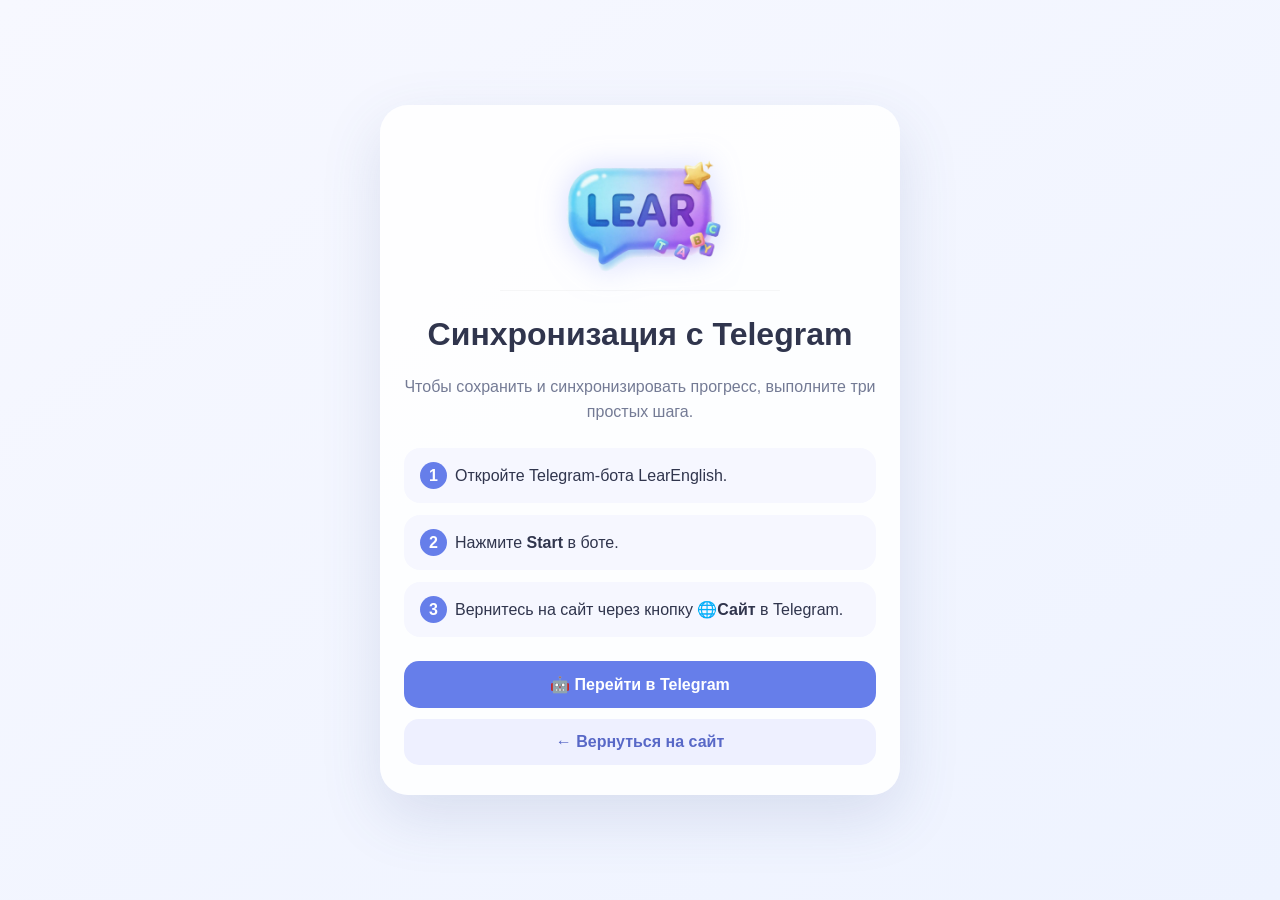
==== website/telegram.html @ ebd7cd36 "Initial LearEnglish educational project" ====
<!DOCTYPE html><html lang="ru"><head><meta charset="UTF-8"><meta name="viewport" content="width=device-width,initial-scale=1"><title>Telegram — LearEnglish</title><link rel="icon" type="image/png" href="images/favicon.png"><style>*{box-sizing:border-box}body{margin:0;min-height:100vh;display:grid;place-items:center;padding:22px;font-family:Arial,sans-serif;background:linear-gradient(145deg,#f7f8ff,#eef3ff);color:#30354d}.card{width:min(100%,520px);padding:30px 24px;border-radius:28px;background:rgba(255,255,255,.88);box-shadow:0 22px 60px rgba(77,91,150,.15);text-align:center}.logo{width:min(280px,75%);height:auto;filter:drop-shadow(0 0 15px rgba(105,118,255,.25))}.lead{color:#747b95;line-height:1.55}.steps{text-align:left;margin:24px 0;display:grid;gap:12px}.step{padding:14px 16px;border-radius:16px;background:#f6f7ff}.num{display:inline-grid;place-items:center;width:27px;height:27px;margin-right:8px;border-radius:50%;background:#667eea;color:#fff;font-weight:bold}.btn{display:block;width:100%;padding:14px;margin-top:11px;border:0;border-radius:15px;font-size:1rem;font-weight:700;text-decoration:none;cursor:pointer}.primary{background:#667eea;color:#fff}.secondary{background:#eef0ff;color:#5868c7}</style></head><body><main class="card"><img class="logo" src="images/lear-logo.png" alt="LearEnglish"><h1>Синхронизация с Telegram</h1><p class="lead">Чтобы сохранить и синхронизировать прогресс, выполните три простых шага.</p><div class="steps"><div class="step"><span class="num">1</span>Откройте Telegram-бота LearEnglish.</div><div class="step"><span class="num">2</span>Нажмите <strong>Start</strong> в боте.</div><div class="step"><span class="num">3</span>Вернитесь на сайт через кнопку <strong>🌐Сайт</strong> в Telegram.</div></div><a class="btn primary" href="https://t.me/YOUR_BOT_USERNAME">🤖 Перейти в Telegram</a><a class="btn secondary" href="/">← Вернуться на сайт</a></main></body></html>
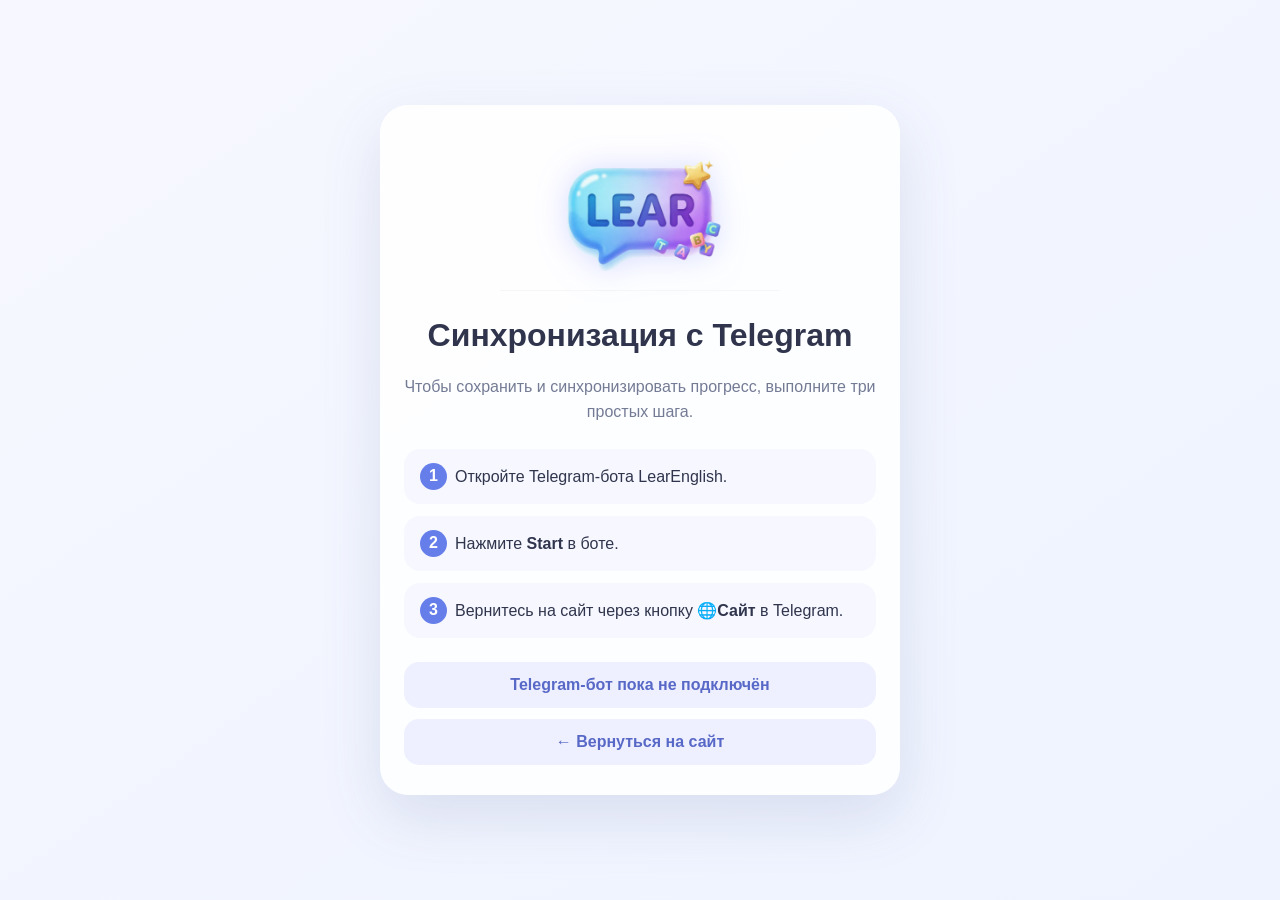
==== commit 2afa3275: "Не показывать несуществующего Telegram-бота" ====
--- a/website/telegram.html
+++ b/website/telegram.html
@@ -1 +1,12 @@
-<!DOCTYPE html><html lang="ru"><head><meta charset="UTF-8"><meta name="viewport" content="width=device-width,initial-scale=1"><title>Telegram — LearEnglish</title><link rel="icon" type="image/png" href="images/favicon.png"><style>*{box-sizing:border-box}body{margin:0;min-height:100vh;display:grid;place-items:center;padding:22px;font-family:Arial,sans-serif;background:linear-gradient(145deg,#f7f8ff,#eef3ff);color:#30354d}.card{width:min(100%,520px);padding:30px 24px;border-radius:28px;background:rgba(255,255,255,.88);box-shadow:0 22px 60px rgba(77,91,150,.15);text-align:center}.logo{width:min(280px,75%);height:auto;filter:drop-shadow(0 0 15px rgba(105,118,255,.25))}.lead{color:#747b95;line-height:1.55}.steps{text-align:left;margin:24px 0;display:grid;gap:12px}.step{padding:14px 16px;border-radius:16px;background:#f6f7ff}.num{display:inline-grid;place-items:center;width:27px;height:27px;margin-right:8px;border-radius:50%;background:#667eea;color:#fff;font-weight:bold}.btn{display:block;width:100%;padding:14px;margin-top:11px;border:0;border-radius:15px;font-size:1rem;font-weight:700;text-decoration:none;cursor:pointer}.primary{background:#667eea;color:#fff}.secondary{background:#eef0ff;color:#5868c7}</style></head><body><main class="card"><img class="logo" src="images/lear-logo.png" alt="LearEnglish"><h1>Синхронизация с Telegram</h1><p class="lead">Чтобы сохранить и синхронизировать прогресс, выполните три простых шага.</p><div class="steps"><div class="step"><span class="num">1</span>Откройте Telegram-бота LearEnglish.</div><div class="step"><span class="num">2</span>Нажмите <strong>Start</strong> в боте.</div><div class="step"><span class="num">3</span>Вернитесь на сайт через кнопку <strong>🌐Сайт</strong> в Telegram.</div></div><a class="btn primary" href="https://t.me/YOUR_BOT_USERNAME">🤖 Перейти в Telegram</a><a class="btn secondary" href="/">← Вернуться на сайт</a></main></body></html>
+<!DOCTYPE html><html lang="ru"><head><meta charset="UTF-8"><meta name="viewport" content="width=device-width,initial-scale=1"><title>Telegram — LearEnglish</title><link rel="icon" type="image/png" href="images/favicon.png"><style>*{box-sizing:border-box}body{margin:0;min-height:100vh;display:grid;place-items:center;padding:22px;font-family:Arial,sans-serif;background:linear-gradient(145deg,#f7f8ff,#eef3ff);color:#30354d}.card{width:min(100%,520px);padding:30px 24px;border-radius:28px;background:rgba(255,255,255,.88);box-shadow:0 22px 60px rgba(77,91,150,.15);text-align:center}.logo{width:min(280px,75%);height:auto;filter:drop-shadow(0 0 15px rgba(105,118,255,.25))}.lead{color:#747b95;line-height:1.55}.steps{text-align:left;margin:24px 0;display:grid;gap:12px}.step{padding:14px 16px;border-radius:16px;background:#f6f7ff}.num{display:inline-grid;place-items:center;width:27px;height:27px;margin-right:8px;border-radius:50%;background:#667eea;color:#fff;font-weight:bold}.btn{display:block;width:100%;padding:14px;margin-top:11px;border:0;border-radius:15px;font-size:1rem;font-weight:700;text-decoration:none;cursor:pointer}.primary{background:#667eea;color:#fff}.secondary{background:#eef0ff;color:#5868c7}</style></head><body><main class="card"><img class="logo" src="images/lear-logo.png" alt="LearEnglish"><h1>Синхронизация с Telegram</h1><p class="lead">Чтобы сохранить и синхронизировать прогресс, выполните три простых шага.</p><div class="steps"><div class="step"><span class="num">1</span>Откройте Telegram-бота LearEnglish.</div><div class="step"><span class="num">2</span>Нажмите <strong>Start</strong> в боте.</div><div class="step"><span class="num">3</span>Вернитесь на сайт через кнопку <strong>🌐Сайт</strong> в Telegram.</div></div><a id="telegramLink" class="btn primary" href="#">🤖 Перейти в Telegram</a><a class="btn secondary" href="/">← Вернуться на сайт</a></main><script src="config.js"></script><script>
+const telegramLink = document.getElementById('telegramLink');
+const telegramUrl = String(window.TELEGRAM_BOT_URL || '').trim();
+if (/^https:\/\/t\.me\/[A-Za-z0-9_]+\/?$/.test(telegramUrl)) {
+  telegramLink.href = telegramUrl;
+} else {
+  telegramLink.textContent = 'Telegram-бот пока не подключён';
+  telegramLink.classList.remove('primary');
+  telegramLink.classList.add('secondary');
+  telegramLink.addEventListener('click', event => event.preventDefault());
+}
+</script></body></html>
